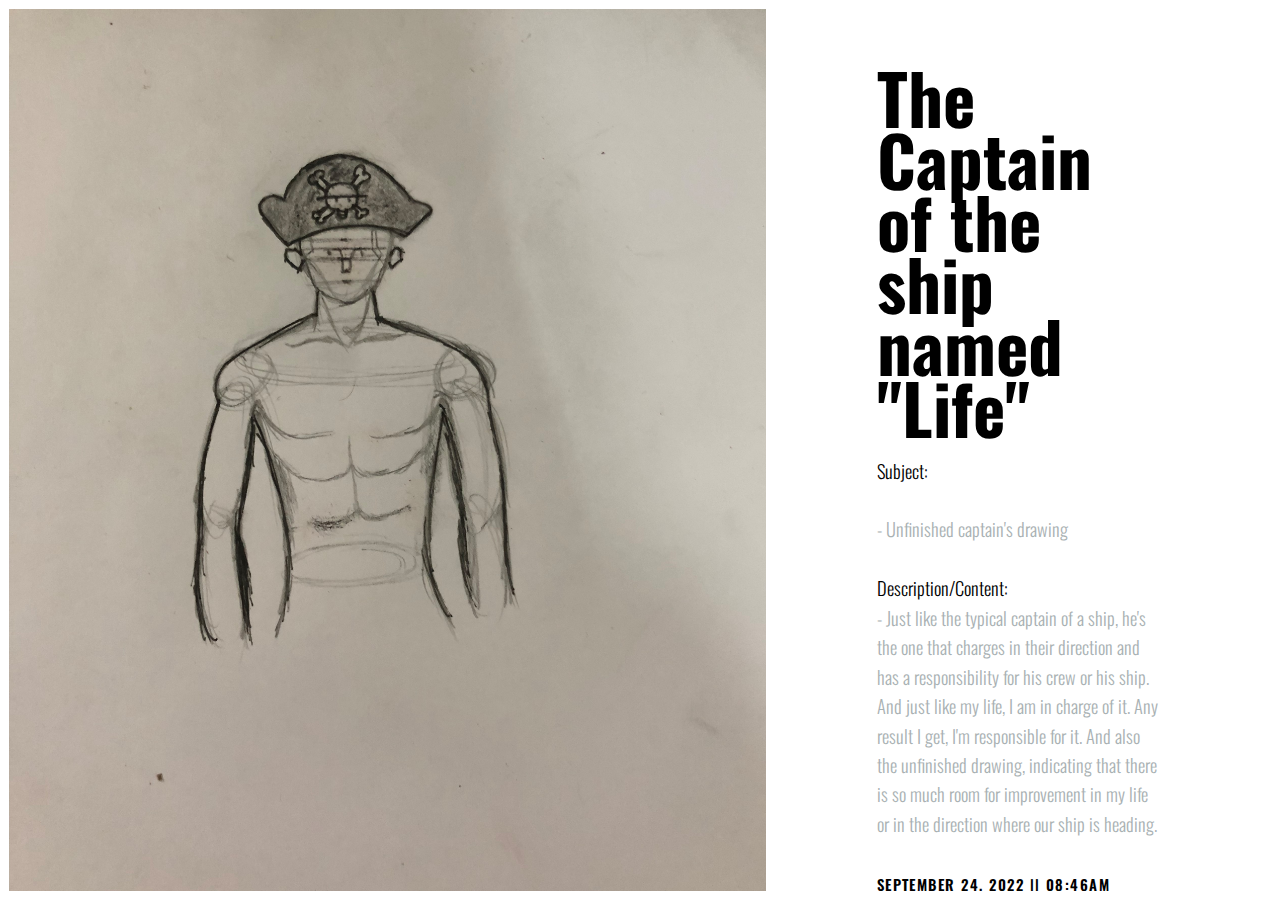
==== projects/project3.html @ c3a805a9 "added new project" ====
<!DOCTYPE html>
<html lang="en" dir="ltr">
  <head>
    <meta charset="utf-8">
    <link rel="stylesheet" href="../index.css">
    <title></title>
  </head>
  <body class="projects_body">
    <article class="post">
  <div>
    <div class="absolute-bg" style="background-image: url('../art3.jpg');"></div>
  </div>
  <div class="post__container">
    <span class="post__category">The Captain of the ship named "Life"</span>

    <div class="post__content">
      <header>
        <h1 class="post__header" style="font-size: 69px;"><span style="padding-top:20px;">The Captain of the ship named "Life"</span></h1>
      </header>

      <p class="post__text" style="">Subject: <br>
        <span><br> - Unfinished captain's drawing</span>
      </p>
      <br>
      <p class="post__text">Description/Content:<br>
        <span>- Just like the typical captain of a ship,
	   he's the one that charges in their direction and has a responsibility for his crew or his ship.
           And just like my life, I am in charge of it.
           Any result I get, I'm responsible for it. And also the unfinished drawing,
           indicating that there is so much room for improvement in my life or in the direction where our ship is heading.</span></p>
      <br>

      <time class="post__time">September 24, 2022 ||  08:46am</time>

    </div>
    <div class="post__link">
      <a href="../index.html">Return to main page</a>
    </div>
  </div>
</article>

  </body>
</html>
---- index.css ----
@import url('https://fonts.googleapis.com/css?family=Oswald:400,700');
@import url('https://fonts.googleapis.com/css2?family=Linden+Hill&display=swap');
*{
  margin: 0;
  padding: 0;
  box-sizing: border-box;
  font-family: 'Oswald',sans-serif;
}
body{
  color: black;
}
#menu-container{margin-top: 71%;}

#menu-container a{
  text-decoration: none;
  color: white;
}

ul{
  /* color: white; */
  position: relative;
  transform: skewY(-15deg);
  transition: 0.5s;
}

ul li{
  position: relative;
  list-style: none;
  width: 200px;
  background: #3e3f46;
  padding: 15px;
  z-index: var(--i);
  transition: 0.5s;

}
ul li:hover{
  background-color: #26de81;
  transform: translateX(-50px);
}
ul li::before{
  content: '';
  position: absolute;
  top: 0;
  left: -40px;
  width: 40px;
  height: 100%;
  background:#2e3133 ;
  transform-origin: right;
  transform: skewY(45deg);
  transition: 0.5s;
}
ul li:hover::before{
  background:#20bf6b;
  /* left side of the box */
}
ul li::after{
  content: '';
  position: absolute;
  top: -40px;
  left: 0;
  width: 100%;
  height: 40px;
  background: #35383e;
  transform-origin: bottom;
  transform: skewX(45deg);
  transition: 0.5s;
}
ul li:hover::after{
  background-color: #20bf6b;
  /* top of the box */
}
ul li a{
  text-decoration: none;
  color: #999;
  display: block;
  text-transform: uppercase;
  letter-spacing: 0.05em;
  transition: 0.5s;
}

ul li:hover a{
  color: #fff;
}


ul li:last-child::after{
  box-shadow: -120px 120px 20px rgba(0,0,0,0.2);
}


#header-container{
}


#name-section-container{    width: 533px;}
#name{
  font-family: 'Linden Hill', serif;
  font-size: 85px;
  color: black;
}
#section{
  font-size:20px;
  color: black;
}



.works_container{
  /* background-color: #F5F5F5; */
    margin-top: -17px;
    padding-top: 211px;
}

#activity_label{
  color: #B89E4F;
font-family: 'Linden Hill', serif;
font-size: 90px;
}


.art_container{
  width: 100%;
      height: 75%;
}
.art_container img{
  width: 100%;
  height: 100%;
  object-fit: contain;
}

.art_title{
  font-size: 80px;
}

.art_desc_container{
  padding: 50px
}
.art_desc_container p{
  padding-top: 20px;
}



/* Media query */
@media screen and (max-width: 1920px) {
  .mobile-view{
    display: none !important;
  }
  .desktop-view{
    display: block !important;
  }
  .show_case_mobile{
    display: none !important;
  }
  #show_case_mobile{
    display: none !important;
  }
}

#desktop_view_main_content{
  margin-bottom: 30%;
}


@media only screen and (max-width: 600px) {
  .works_container{display: none;}
  #name-section-container{
    text-align: center;
    width: 100%;
        /* margin-top: 71%; */
  }
  .desktop-view{
    display: none !important;
  }
  .mobile-view{
    display: block !important;
    background: url(mobile-banner.jpg);
    width: 545px;
      height: 1068px;
    object-fit: cover;
    padding-top: 89%;
  }
  .show_case{
    width: 100%;
    margin: 0;
  }
  .view_activity_label{
    /* padding-top: 150px; */
    padding: 20px;
    font-size: 24px;
    padding-top: 100%;
  }
  .view_activity_label_mobile{
    padding-top: 20%;
    padding-bottom: 90px !important;
    font-size: 49px !important;

  }
  #name{
    font-size: 62px;
    font-weight: 400;
    color: white;
  }
  #section{
    color: white;
    background: tomato;
  }
  #desktop_view_main_content{
    display: none !important;
  }
  #show_case_mobile{
    display: block !important;
  }
  #show_case_mobile .art_title{
    font-size: 61px;
  }
  .art_container{
    width: 100%;
  }
}







/* project1 CSS */
*, *:before, *:after {
  box-sizing: border-box;
}
h1 {
  margin-top: 0;
  margin-bottom: 0.25em;
  font-size: 4em;
  font-weight: 900;
  line-height: 0.9;
}
.post__text {
  margin: 0;
  color: black;
}

.post__text span{
  color: #a9b1b3;
}

a {
  padding: 0.5em 1em;
  font-size: 0.8em;
  color: #a9b1b3;
  text-decoration: none;
  text-transform: uppercase;
  letter-spacing: 0.3em;
  border: 1px solid #a9b1b3;
  transition: all 0.3s ease-in;
}
a:hover, a:active, a:focus {
  color: #fff;
  background-color: #a9b1b3;
}
figure {
  margin: 0;
}
/** * Text Selection */
::selection {
  color: #fff;
  background-color: black;
  text-shadow: none;
}
/** * Body */
.projects_body {
  font-family: 'Source Sans Pro', sans-serif;
  font-size: 100%;
  line-height: 1.6;
  color: #000;
  background-color: #fff;
}
@media (min-width: 20em) {
  .projects_body {
    font-size: 102.5%;
 }
}
@media (min-width: 30em) {
  .projects_body {
    font-size: 105%;
 }
}
@media (min-width: 54em) {
  .projects_body {
    font-size: 107.5%;
 }
}
@media (min-width: 64em) {
  .projects_body {
    font-size: 110%;
 }
}
@media (min-width: 76.5em) {
  .projects_body {
    font-size: 115%;
 }
}
@media (min-width: 114em) {
  .projects_body {
    font-size: 125%;
 }
}
/** * Components */
.post {
  min-height: 100vh;
  width: 100%;
  border: 0.5em solid #fff;
}
@media (min-width: 54em) {
  .post {
    display: flex;
    height: 100vh;
    min-height: 40em;
 }
}
.post > *:first-child {
  position: relative;
  height: 14em;
  background-color: #000;
}
@media (min-width: 30em) {
  .post > *:first-child {
    height: 18em;
 }
}
@media (min-width: 54em) {
  .post > *:first-child {
    flex-basis: 50%;
    max-width: 50%;
    height: auto;
 }
}
@media (min-width: 76.5em) {
  .post > *:first-child {
    flex-basis: 60%;
    max-width: 60%;
 }
}
@media (min-width: 54em) {
  .post > *:last-child {
    flex-basis: 50%;
    max-width: 50%;
 }
}
@media (min-width: 76.5em) {
  .post > *:last-child {
    flex-basis: 40%;
    max-width: 40%;
 }
}
.post__container {
  display: flex;
  flex-direction: column;
  justify-content: space-between;
  padding: 2em;
  overflow-y: auto;
}
.post__category {
  position: relative;
  font-weight: 600;
  font-size: 0.9em;
  text-transform: uppercase;
  letter-spacing: 0.3em;
  overflow: hidden;
}
.post__category:before {
  content: "";
  position: absolute;
  left: 0;
  bottom: 0;
  height: 2px;
  width: 3em;
  background-color: #000;
  animation: slide-in 1s ease-in both 0.5s;
}
.post__content {
  padding: 2em 0;
}
@media (min-width: 54em) {
  .post__content {
    padding: 0 4em;
 }
}
.post__time {
  display: inline-block;
  margin-bottom: 0.5em;
  font-weight: 600;
  font-size: 0.8em;
  text-transform: uppercase;
  letter-spacing: 0.1em;
}
.post__header {
  /* overflow: hidden; */
}
.post__header span {
  display: inline-block;
  animation: slide-up 0.8s ease-in-out both;
}
.post__header span:nth-child(1) {
  animation-delay: 0.1s;
}
.post__header span:nth-child(2) {
  animation-delay: 0.2s;
}
.post__header span:nth-child(3) {
  animation-delay: 0.3s;
}
.post__text {
  font-weight: 300;
  animation: fade-in 0.8s ease-in-out both 0.5s;
}
.post__link {
  text-align: right;
}
/** * Helpers */
.absolute-bg {
  position: absolute;
  top: 0;
  left: 0;
  height: 100%;
  width: 100%;
  background-position: 50%;
  background-repeat: no-repeat;
  background-size: cover;
  overflow: hidden;
  animation: fade-in 0.8s ease-in-out both 1s;
}
/** * Animations */
@keyframes slide-in {
  0% {
    transform: translate3d(-100%, 0, 0);
 }
  100% {
    transform: translate3d(0, 0, 0);
 }
}
@keyframes slide-up {
  0% {
    opacity: 0;
    transform: translate3d(0, 100%, 0);
 }
  90% {
    opacity: 1;
 }
  100% {
    transform: translate3d(0, 0, 0);
 }
}
@keyframes fade-in {
  0% {
    opacity: 0;
 }
  100% {
    opacity: 1;
 }
}

.projects_a{
  background-color: white;
  border: solid 1px white;
}
.projects_a:hover{
  background-color: white;
  border: solid 1px white;
}
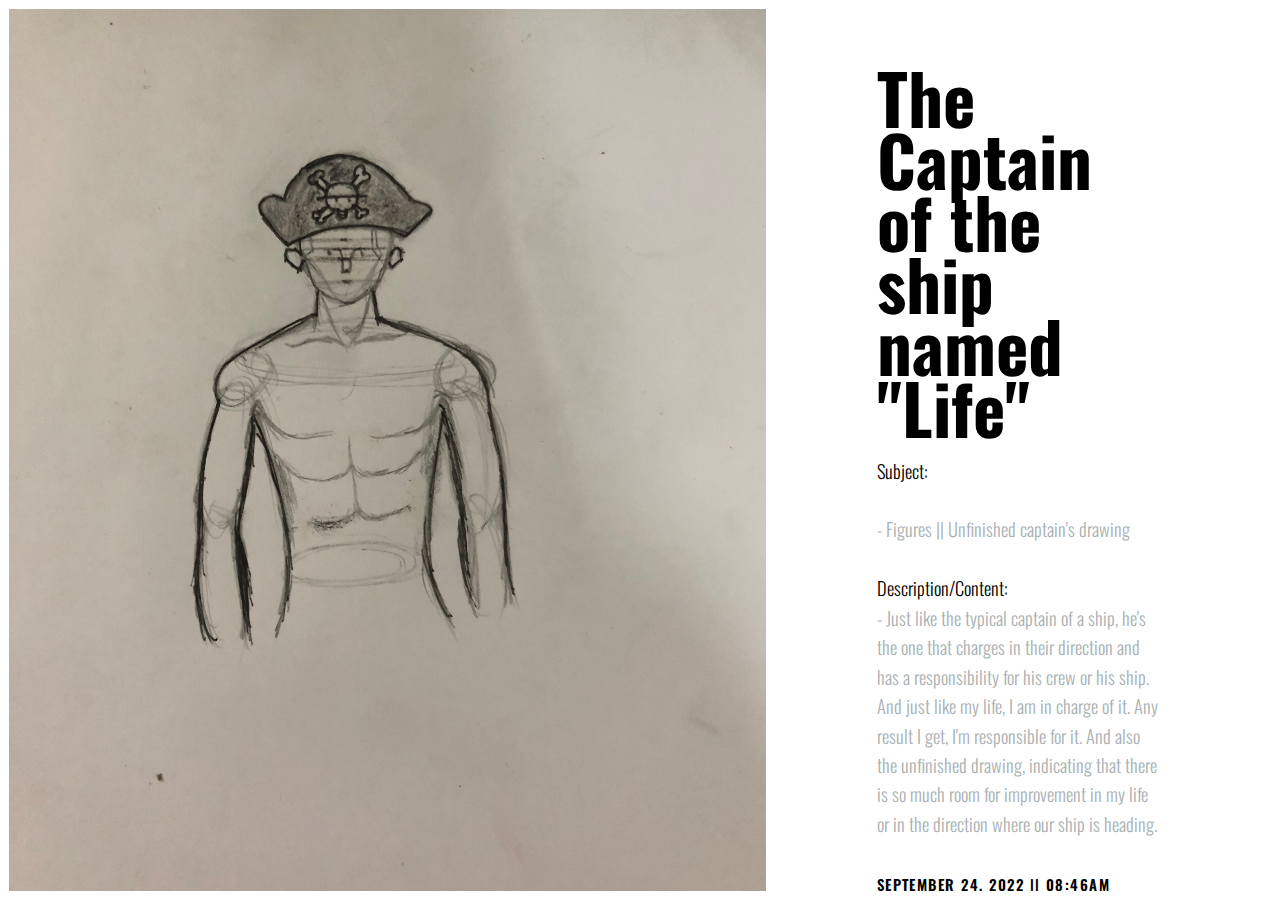
==== commit cfef0051: "Update project3.html" ====
--- a/projects/project3.html
+++ b/projects/project3.html
@@ -19,7 +19,7 @@
       </header>
 
       <p class="post__text" style="">Subject: <br>
-        <span><br> - Unfinished captain's drawing</span>
+        <span><br> - Figures ||  Unfinished captain's drawing</span>
       </p>
       <br>
       <p class="post__text">Description/Content:<br>
